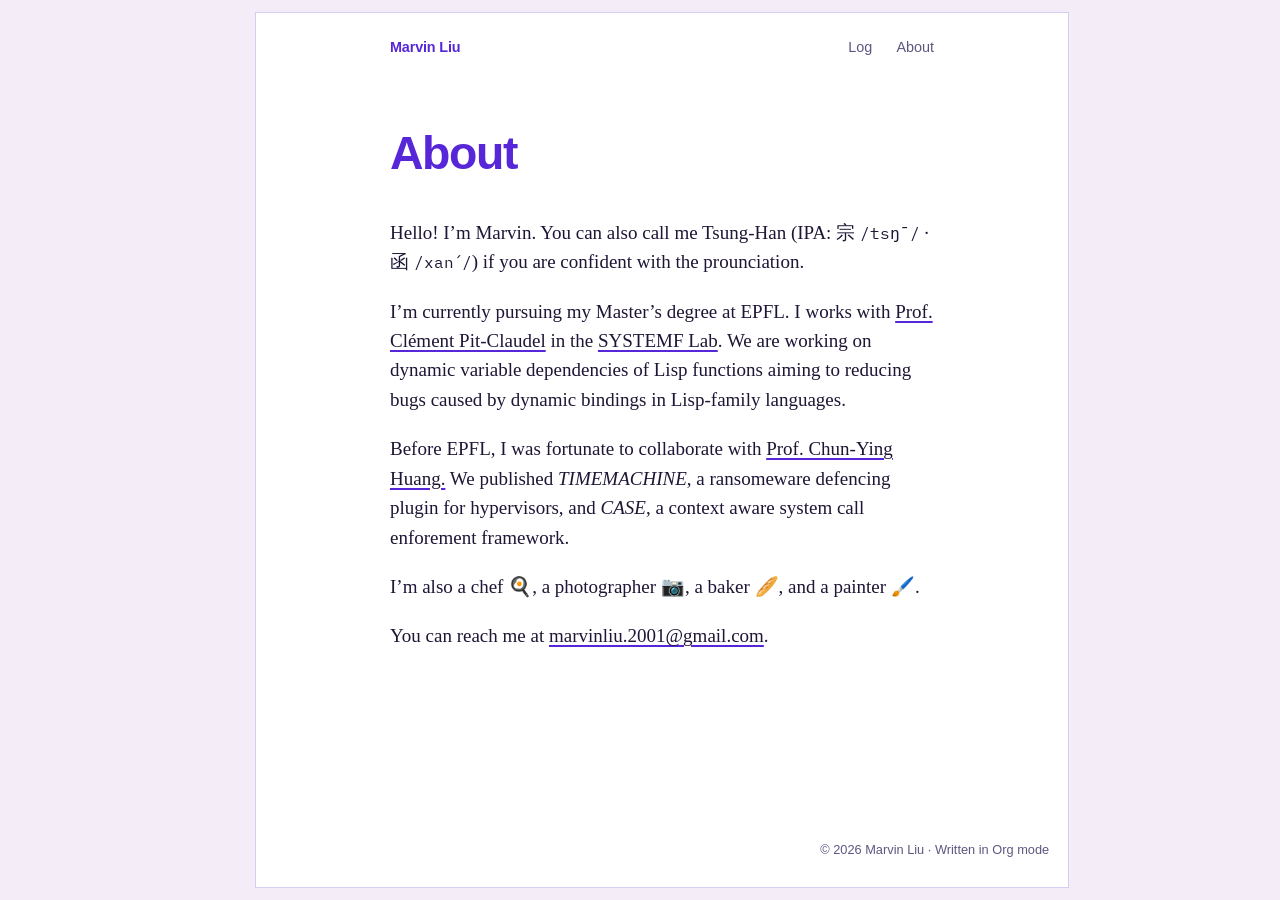
==== about.html @ dce6a1bc "add exported html to gh-pages" ====
<!DOCTYPE html>
<html lang="en">
<head>
<meta charset="utf-8" />
<meta name="viewport" content="width=device-width, initial-scale=1" />
<title>About</title>
<meta name="generator" content="Org Mode" />
<link rel="stylesheet" href="css/style.css" type="text/css">
<link rel="icon" href="img/favicon.ico" sizes="24x24">
</head>
<body>
<header id="preamble" class="status">
<nav class="site-nav">
  <a class="site-name" href="index.html">Marvin Liu</a>
  <span class="site-links"><a href="index.html">Log</a><a href="about.html">About</a></span>
</nav>
</header>
<main id="content" class="content">
<header>
<h1 class="title">About</h1>
</header><p>
Hello! I&rsquo;m Marvin. You can also call me Tsung-Han (IPA: 宗 <code>/tsŋˉ/</code> · 函 <code>/xanˊ/</code>) if you are confident with the prounciation.
</p>

<p>
I&rsquo;m currently pursuing my Master&rsquo;s degree at EPFL. I works with <a href="https://pit-claudel.fr/clement/">Prof. Clément Pit-Claudel</a> in the <a href="https://systemf.epfl.ch/">SYSTEMF Lab</a>. We are working on dynamic variable dependencies of Lisp functions aiming to reducing bugs caused by dynamic bindings in Lisp-family languages.
</p>

<p>
Before EPFL, I was fortunate to collaborate with <a href="https://cs.nycu.edu.tw/~chuang">Prof. Chun-Ying Huang.</a> We published <i>TIMEMACHINE</i>, a ransomeware defencing plugin for hypervisors, and <i>CASE</i>, a context aware system call enforement framework.
</p>

<p>
I&rsquo;m also a chef 🍳, a photographer 📷, a baker 🥖, and a painter 🖌️. 
</p>

<p>
You can reach me at <a href="mailto:marvinliu.2001@gmail.com">marvinliu.2001@gmail.com</a>.
</p>
</main>
<footer id="postamble" class="status">
<p class="colophon">© 2026 Marvin Liu · Written in <a href="https://orgmode.org">Org mode</a></p>
</footer>
</body>
</html>
---- css/style.css ----
/* Research log — a white sheet on lavender.
   A hairline border frames the page, with a wider binding margin on the
   left that shows the lavender through. The text column sits toward the
   left of the sheet. Violet is the one strong colour: titles, links,
   section numbers. Schibsted Grotesk for titles and labels, Newsreader
   for reading and for post titles in the list; IBM Plex Mono for code.
   Targets the HTML emitted by ox-html 9.7 with html5-fancy on.        */

/* ---------- Fonts (self-hosted, latin subsets, variable) ---------- */

@font-face {
  font-family: "Newsreader";
  font-style: normal;
  font-weight: 200 800;
  font-display: swap;
  src: url("../fonts/Newsreader.woff2") format("woff2");
}
@font-face {
  font-family: "Newsreader";
  font-style: italic;
  font-weight: 200 800;
  font-display: swap;
  src: url("../fonts/Newsreader-Italic.woff2") format("woff2");
}
@font-face {
  font-family: "Schibsted Grotesk";
  font-style: normal;
  font-weight: 400 900;
  font-display: swap;
  src: url("../fonts/SchibstedGrotesk.woff2") format("woff2");
}
@font-face {
  font-family: "IBM Plex Mono";
  font-style: normal;
  font-weight: 400;
  font-display: swap;
  src: url("../fonts/IBMPlexMono-Regular.woff2") format("woff2");
}
@font-face {
  font-family: "IBM Plex Mono";
  font-style: normal;
  font-weight: 500;
  font-display: swap;
  src: url("../fonts/IBMPlexMono-Medium.woff2") format("woff2");
}

/* ---------- Tokens ---------- */

:root {
  --lavender: #f4edf7;  /* the ground, and the binding margin */
  --sheet:    #ffffff;
  --violet:   #5626d8;  /* the one strong colour */
  --ink:      #1f1636;  /* violet-black, not grey */
  --ink-2:    #5f5680;
  --ink-3:    #a49bc4;
  --rule:     #d6cdf2;
  --code-bg:  #f3effd;

  --sans:  "Schibsted Grotesk", "Helvetica Neue", Arial, sans-serif;
  --serif: "Newsreader", Charter, Georgia, "Noto Serif TC", "Songti TC", serif;
  --mono:  "IBM Plex Mono", ui-monospace, Menlo, monospace;

  --measure: 34rem;
  --binding: 3.5rem;    /* left border inset: the binding margin */
  --edge:    0.75rem;   /* border inset on the other three sides */
  --offset:  clamp(0rem, 9vw, 7.5rem);  /* text column, measured from the binding */
  --gutter:  1.25rem;

}
@media (prefers-color-scheme: dark) {
  :root {
    --lavender: #150f26;
    --sheet:    #1d1633;
    --violet:   #b49cff;
    --ink:      #eee9ff;
    --ink-2:    #aaa0cc;
    --ink-3:    #6d6490;
    --rule:     #342a55;
    --code-bg:  #251d40;
  }
}

/* ---------- Sheet ---------- */

html { background: var(--lavender); -webkit-text-size-adjust: 100%; }

body {
  /* The sheet is as wide as the text plus an equal margin either side of
     it, and sits centred on the lavender on wide screens. */
  max-width: calc(var(--binding) + 2 * var(--gutter) + 2 * var(--offset) + var(--measure) + var(--edge));
  margin: 0 auto;
  padding: 0 calc(var(--edge) + var(--gutter)) 0 calc(var(--binding) + var(--gutter));
  background: var(--lavender);
  color: var(--ink);
  font-family: var(--serif);
  font-size: 1.1875rem;
  line-height: 1.55;
  isolation: isolate;
  font-optical-sizing: auto;
  font-variant-numeric: lining-nums proportional-nums;
  -webkit-font-smoothing: antialiased;
  position: relative;
  min-height: 100vh;
  display: flex;               /* footer sits at the foot of the sheet */
  flex-direction: column;
  box-sizing: border-box;
  padding-bottom: calc(var(--edge) + 0.1px);
}
body::before {                 /* the sheet border, the full length of the page */
  content: "";
  position: absolute;
  inset: var(--edge) var(--edge) var(--edge) var(--binding);
  border: 1px solid var(--rule);
  background: var(--sheet);
  z-index: -1;
  pointer-events: none;
}


#preamble, #content {
  width: min(var(--measure), 100% - var(--offset));
  margin-left: var(--offset);
}
#postamble { margin-left: var(--offset); }

a {
  color: inherit;
  text-decoration: underline 1.5px var(--violet);
  text-underline-offset: 0.18em;
}
a:hover { color: var(--violet); }

p { margin: 0 0 1.25rem; }
strong, b { font-weight: 600; }
hr { border: 0; border-top: 1px solid var(--rule); margin: 3rem 0; }
sup, sub { line-height: 0; font-size: 0.72em; }
::selection { background: var(--lavender); }

/* ---------- Nav ---------- */

.site-nav {
  display: flex;
  justify-content: space-between;
  align-items: baseline;
  padding-top: 2.25rem;
  font-family: var(--sans);
  font-size: 0.9rem;
  font-weight: 500;
  color: var(--ink-2);
}
.site-nav a { text-decoration: none; }
.site-nav a:hover { color: var(--violet); }
.site-name { color: var(--violet); font-weight: 800; letter-spacing: -0.01em; }
.site-links a { margin-left: 1.5rem; }

/* ---------- Title block ---------- */

#content { flex: 1; margin-top: 4.5rem; }

.dateline {
  margin: 5rem 0 0.6rem;
  font-family: var(--sans);
  font-size: 0.85rem;
  font-weight: 500;
  color: var(--ink-2);
  font-variant-numeric: tabular-nums;
}
#preamble:has(.dateline) + #content { margin-top: 0; }

h1.title {
  margin: 0 0 2.5rem;
  font-family: var(--sans);
  font-size: 2.9rem;
  font-weight: 800;
  line-height: 1.02;
  letter-spacing: -0.03em;
  color: var(--violet);
  text-wrap: balance;
}
.subtitle {
  display: block;
  margin-top: 0.6rem;
  font-size: 1.1rem;
  font-family: var(--serif);
  font-style: italic;
  font-weight: 400;
  letter-spacing: 0;
  color: var(--ink-2);
}

/* ---------- Home ---------- */

.lede {
  font-size: 1.3rem;
  line-height: 1.45;
  margin-bottom: 3rem;
  text-wrap: pretty;
}

ul.entries { list-style: none; margin: 0; padding: 0; }
ul.entries li {
  display: grid;
  grid-template-columns: 6.25rem 1fr;
  column-gap: 1rem;
  margin: 0;
  padding: 0.55rem 0;
}
ul.entries > li::before { content: none; }
ul.entries time {
  padding-top: 0.55em;
  font-family: var(--sans);
  font-size: 0.8rem;
  font-weight: 500;
  color: var(--ink-3);
  font-variant-numeric: tabular-nums;
}
ul.entries a { font-family: var(--serif); font-size: 1.3rem; font-weight: 500; line-height: 1.3; text-decoration: none; }
ul.entries a:hover { color: var(--violet); }
ul.entries .entry-desc {
  grid-column: 2;
  font-size: 0.98rem;
  line-height: 1.5;
  color: var(--ink-2);
}

/* ---------- Headings ---------- */

h2, h3, h4, h5, h6 { font-family: var(--sans); line-height: 1.2; letter-spacing: -0.01em; text-wrap: balance; }
h2 { font-size: 1.35rem; font-weight: 800; margin: 3rem 0 1rem; }
h3 { font-size: 1.1rem; font-weight: 700; margin: 2.25rem 0 0.75rem; }
h4 { font-size: 1rem;   font-weight: 600; color: var(--ink-2); margin: 1.75rem 0 0.5rem; }
h5, h6 { font-size: 1rem; margin: 1.5rem 0 0.5rem; }
#content > header + section > h2 { margin-top: 0; }

/* Section numbers hang in the margin on wide sheets, like detail numbers. */
#content { counter-reset: sec; }
#content > section > h2 { counter-increment: sec; position: relative; }
@media (min-width: 62rem) {
  #content > section > h2::before {
    content: counter(sec);
    position: absolute;
    right: 100%;
    margin-right: 1.25rem;
    font-weight: 800;
    color: var(--violet);
    font-variant-numeric: tabular-nums;
  }
}

/* ---------- Table of contents ---------- */

#table-of-contents { margin: 0 0 3rem; font-size: 0.98rem; }
#table-of-contents h2 { margin: 0 0 0.5rem; font-size: 0.85rem; font-weight: 600; color: var(--ink-2); }
#text-table-of-contents ul { list-style: none; margin: 0; padding: 0; }
#text-table-of-contents ul ul { padding-left: 1.25rem; }
#text-table-of-contents li { margin: 0.15rem 0; }
#text-table-of-contents a { text-decoration: none; }
#text-table-of-contents a:hover { text-decoration: underline; }

/* ---------- Lists ---------- */

ul, ol { margin: 0 0 1.25rem; padding-left: 1.4rem; }
li { margin-bottom: 0.35rem; }
li > p { margin-bottom: 0.5rem; }
li > ul, li > ol { margin-top: 0.35rem; margin-bottom: 0; }
ol li::marker { color: var(--violet); font-family: var(--sans); font-weight: 700; font-variant-numeric: tabular-nums; }
dt { font-weight: 600; }
dd { margin: 0.2rem 0 0.8rem 1.4rem; }
.org-ul { list-style: none; }
.org-ul > li::before {
  content: "–";
  display: inline-block;
  width: 1.4rem;
  margin-left: -1.4rem;
  color: var(--violet);
}

/* ---------- Figures ---------- */

figure { margin: 2.5rem 0; }
figure img { display: block; max-width: 100%; height: auto; margin: 0 auto; }
@media (prefers-color-scheme: dark) {
  figure img { filter: invert(0.88) hue-rotate(180deg); }  /* plots are drawn for paper */
}
figcaption, caption {
  margin-top: 0.75rem;
  font-size: 0.88rem;
  font-style: italic;
  line-height: 1.5;
  color: var(--ink-2);
  text-align: left;
}
.figure-number, .table-number { font-family: var(--sans); font-style: normal; font-weight: 700; color: var(--violet); }

/* ---------- Tables ---------- */

table {
  width: 100%;
  margin: 2rem 0;
  border-collapse: collapse;
  border-top: 2px solid var(--violet);
  border-bottom: 1px solid var(--violet);
  font-size: 0.95rem;
  line-height: 1.4;
  font-variant-numeric: tabular-nums;
}
caption { caption-side: top; margin: 0 0 0.6rem; }
thead { border-bottom: 1px solid var(--rule); }
th { font-family: var(--sans); font-size: 0.85rem; font-weight: 700; }
th, td { padding: 0.5rem 1rem 0.5rem 0; vertical-align: top; }
th:last-child, td:last-child { padding-right: 0; }
.org-left { text-align: left; } .org-right { text-align: right; } .org-center { text-align: center; }
tbody + tbody { border-top: 1px solid var(--rule); }

/* ---------- Code ---------- */

code, kbd, samp, pre { font-family: var(--mono); }
code { font-size: 0.86em; }
pre {
  margin: 0;
  padding: 1rem 1.25rem;
  background: var(--code-bg);
  font-size: 0.8125rem;
  line-height: 1.6;
  overflow-x: auto;
  tab-size: 4;
}
.org-src-container, pre.example { margin: 1.75rem 0; }
label.org-src-name { display: block; margin-bottom: 0.4rem; font-size: 0.88rem; font-style: italic; color: var(--ink-2); }
.org-keyword, .org-builtin, .org-function-name { color: var(--violet); font-weight: 500; }
.org-string, .org-doc { color: var(--ink-2); }
.org-comment, .org-comment-delimiter { color: var(--ink-3); font-style: italic; }
.org-variable-name, .org-type, .org-constant, .org-preprocessor { color: var(--ink); font-weight: 500; }
.org-warning, .org-negation-char { color: var(--violet); font-weight: 600; }

/* ---------- Quotes ---------- */

blockquote {
  margin: 2rem 0;
  padding: 0 0 0 1.25rem;
  border-left: 3px solid var(--violet);
  font-size: 1.25rem;
  font-style: italic;
  line-height: 1.45;
}
blockquote p:last-child { margin-bottom: 0; }
.verse { white-space: pre-line; }

mjx-container[display="true"] { margin: 1.5rem 0 !important; overflow-x: auto; overflow-y: hidden; }

/* ---------- Footnotes: a short rule, as in a book ---------- */

.footref { text-decoration: none; font-family: var(--sans); font-weight: 700; color: var(--violet); }
#footnotes {
  margin-top: 4rem;
  font-size: 0.92rem;
  line-height: 1.55;
  color: var(--ink-2);
}
#footnotes::before {
  content: "";
  display: block;
  width: 5rem;
  margin-bottom: 1.25rem;
  border-top: 2px solid var(--violet);
}
#footnotes h2.footnotes { display: none; }
.footdef { display: flex; gap: 0.6rem; margin-bottom: 0.75rem; }
.footdef > sup { line-height: 1.55; font-size: 0.8rem; flex: 0 0 1rem; }
.footdef .footpara { display: inline; margin: 0; }

/* ---------- Footer: bottom right of the sheet ---------- */

#postamble {
  margin-top: 6rem;
  padding-bottom: 1.75rem;
  text-align: right;
}
.colophon { margin: 0; font-family: var(--sans); font-size: 0.8rem; color: var(--ink-2); }
.colophon a { text-decoration: none; }
.colophon a:hover { color: var(--violet); }

/* ---------- Small screens: a narrower border, text centred on the sheet ---------- */

@media (max-width: 44rem) {
  :root { --binding: 0.5rem; --edge: 0.5rem; --offset: 0rem; --gutter: 1rem; }
  #preamble, #content { margin-right: auto; margin-left: auto; }
  body { font-size: 1.125rem; }
  h1.title { font-size: 2.3rem; }
  .dateline { margin-top: 3.5rem; }
  #content { margin-top: 3rem; }
  .lede { font-size: 1.15rem; }
  ul.entries li { grid-template-columns: 1fr; row-gap: 0.05rem; padding: 0.7rem 0; }
  ul.entries .entry-desc { grid-column: 1; }
  #postamble { text-align: left; }
}

/* Schibsted Grotesk spaces out full stops in tabular figures; keep those for digits in cells only. */
caption, th { font-variant-numeric: normal; }
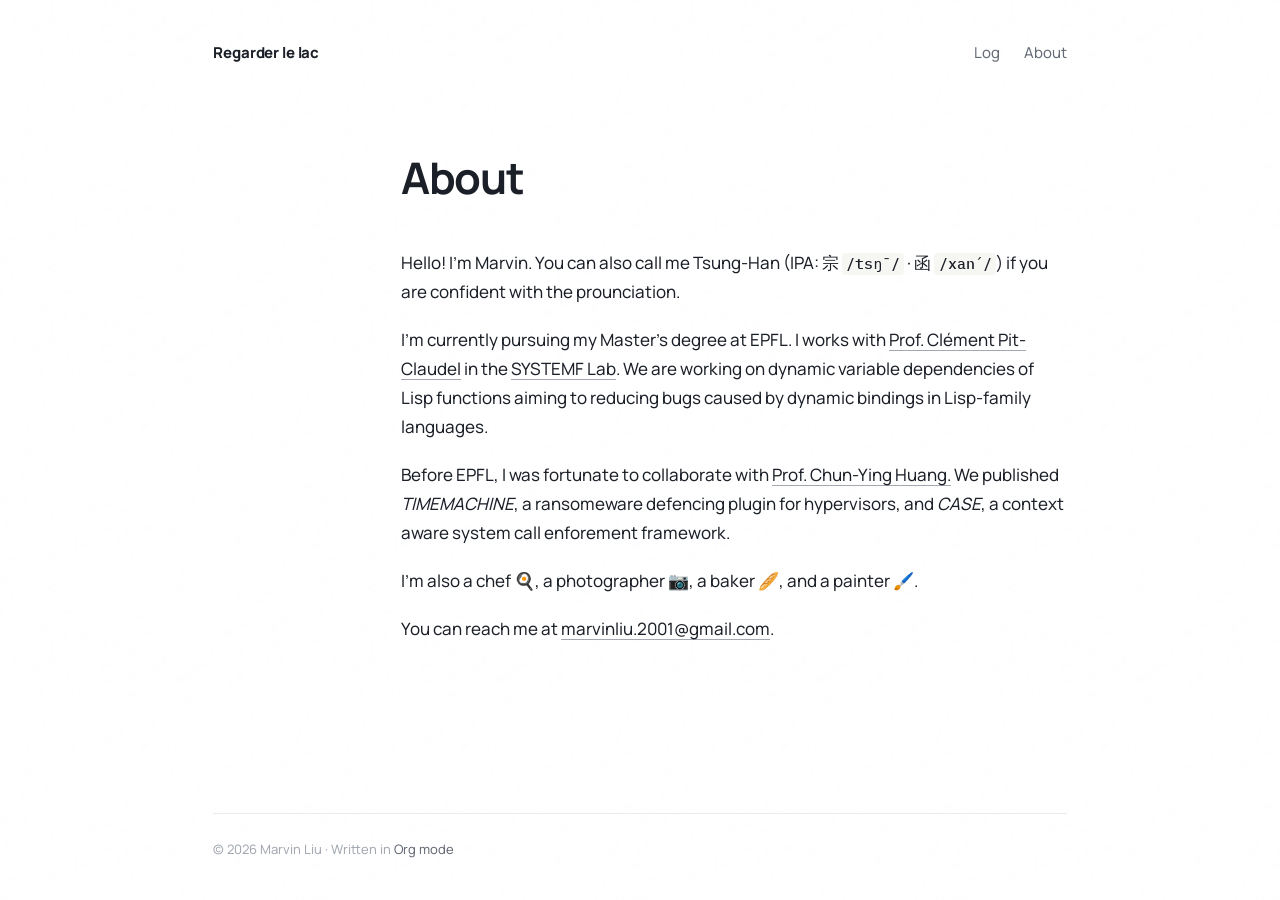
==== commit 0000d03e: "refactor the style" ====
--- a/about.html
+++ b/about.html
@@ -11,7 +11,7 @@
 <body>
 <header id="preamble" class="status">
 <nav class="site-nav">
-  <a class="site-name" href="index.html">Marvin Liu</a>
+  <a class="site-name" href="index.html">Regarder le lac</a>
   <span class="site-links"><a href="index.html">Log</a><a href="about.html">About</a></span>
 </nav>
 </header>
--- a/css/style.css
+++ b/css/style.css
@@ -1,33 +1,20 @@
-/* Research log — a white sheet on lavender.
-   A hairline border frames the page, with a wider binding margin on the
-   left that shows the lavender through. The text column sits toward the
-   left of the sheet. Violet is the one strong colour: titles, links,
-   section numbers. Schibsted Grotesk for titles and labels, Newsreader
-   for reading and for post titles in the list; IBM Plex Mono for code.
-   Targets the HTML emitted by ox-html 9.7 with html5-fancy on.        */
+/* Research log — white watercolour paper, set in Manrope.
+   The page is a sheet of cold-pressed paper: white, with a faint tooth
+   drawn by an SVG light filter. On a desktop the column takes two
+   thirds of the window: a narrow rail on the left for dates and
+   section numbers, the text to its right. One ink colour
+   (ultramarine); the only other watercolour touch is a dry brushstroke
+   as a rule.
+   Targets ox-html 9.7 with html5-fancy on.                            */
 
 /* ---------- Fonts (self-hosted, latin subsets, variable) ---------- */
 
 @font-face {
-  font-family: "Newsreader";
+  font-family: "Manrope";
   font-style: normal;
   font-weight: 200 800;
   font-display: swap;
-  src: url("../fonts/Newsreader.woff2") format("woff2");
-}
-@font-face {
-  font-family: "Newsreader";
-  font-style: italic;
-  font-weight: 200 800;
-  font-display: swap;
-  src: url("../fonts/Newsreader-Italic.woff2") format("woff2");
-}
-@font-face {
-  font-family: "Schibsted Grotesk";
-  font-style: normal;
-  font-weight: 400 900;
-  font-display: swap;
-  src: url("../fonts/SchibstedGrotesk.woff2") format("woff2");
+  src: url("../fonts/Manrope.woff2") format("woff2");
 }
 @font-face {
   font-family: "IBM Plex Mono";
@@ -47,94 +34,93 @@
 /* ---------- Tokens ---------- */
 
 :root {
-  --lavender: #f4edf7;  /* the ground, and the binding margin */
-  --sheet:    #ffffff;
-  --violet:   #5626d8;  /* the one strong colour */
-  --ink:      #1f1636;  /* violet-black, not grey */
-  --ink-2:    #5f5680;
-  --ink-3:    #a49bc4;
-  --rule:     #d6cdf2;
-  --code-bg:  #f3effd;
-
-  --sans:  "Schibsted Grotesk", "Helvetica Neue", Arial, sans-serif;
-  --serif: "Newsreader", Charter, Georgia, "Noto Serif TC", "Songti TC", serif;
-  --mono:  "IBM Plex Mono", ui-monospace, Menlo, monospace;
-
-  --measure: 34rem;
-  --binding: 3.5rem;    /* left border inset: the binding margin */
-  --edge:    0.75rem;   /* border inset on the other three sides */
-  --offset:  clamp(0rem, 9vw, 7.5rem);  /* text column, measured from the binding */
+  color-scheme: light;
+
+  --paper:  #ffffff;
+  --ink:    #1b1f27;
+  --ink-2:  #636975;
+  --ink-3:  #a2a7b0;
+  --rule:   #ebebe8;
+  --tint:   #f6f6f3;   /* code and tables */
+
+  --accent: #2c4f93;   /* ultramarine */
+
+  --sans: "Manrope", system-ui, -apple-system, "Segoe UI", "Noto Sans TC", "PingFang TC", sans-serif;
+  --mono: "IBM Plex Mono", ui-monospace, Menlo, monospace;
+
+  --column:  100%;     /* share of the window the page takes */
+  --rail:    0rem;     /* left rail for dates and numbers */
+  --measure: 44rem;    /* longest line of running text */
   --gutter:  1.25rem;
-
-}
-@media (prefers-color-scheme: dark) {
-  :root {
-    --lavender: #150f26;
-    --sheet:    #1d1633;
-    --violet:   #b49cff;
-    --ink:      #eee9ff;
-    --ink-2:    #aaa0cc;
-    --ink-3:    #6d6490;
-    --rule:     #342a55;
-    --code-bg:  #251d40;
-  }
-}
-
-/* ---------- Sheet ---------- */
-
-html { background: var(--lavender); -webkit-text-size-adjust: 100%; }
+  --radius:  0.375rem;
+
+  /* Paper tooth: fractal noise lit from the upper left, kept close to white. */
+  --grain: url("data:image/svg+xml,%3Csvg xmlns='http://www.w3.org/2000/svg' width='320' height='320'%3E%3Cfilter id='g'%3E%3CfeTurbulence type='fractalNoise' baseFrequency='.075' numOctaves='4' seed='4' stitchTiles='stitch'/%3E%3CfeDiffuseLighting surfaceScale='1.3' lighting-color='%23fff'%3E%3CfeDistantLight azimuth='225' elevation='52'/%3E%3C/feDiffuseLighting%3E%3CfeComponentTransfer%3E%3CfeFuncR type='linear' slope='.07' intercept='.945'/%3E%3CfeFuncG type='linear' slope='.07' intercept='.945'/%3E%3CfeFuncB type='linear' slope='.07' intercept='.945'/%3E%3C/feComponentTransfer%3E%3C/filter%3E%3Crect width='320' height='320' filter='url(%23g)'/%3E%3C/svg%3E");
+
+
+  /* A dry brushstroke: a ragged band, broken up where the brush skipped. */
+  --stroke: url("data:image/svg+xml,%3Csvg xmlns='http://www.w3.org/2000/svg' viewBox='0 0 400 24' preserveAspectRatio='none'%3E%3Cfilter id='d' x='-5%25' y='-80%25' width='110%25' height='260%25'%3E%3CfeTurbulence type='fractalNoise' baseFrequency='.02 .3' numOctaves='3' seed='8' result='n'/%3E%3CfeDisplacementMap in='SourceGraphic' in2='n' scale='9' xChannelSelector='R' yChannelSelector='G' result='b'/%3E%3CfeTurbulence type='fractalNoise' baseFrequency='.03 .9' numOctaves='2' seed='2' result='h'/%3E%3CfeColorMatrix in='h' type='matrix' values='0 0 0 0 1 0 0 0 0 1 0 0 0 0 1 0 0 0 -3 2.3'/%3E%3CfeComposite in='b' operator='in'/%3E%3C/filter%3E%3Cpath d='M6 13 C 90 9, 200 15, 394 10 L 392 15 C 220 19, 100 14, 8 17 Z' fill='%23fff' filter='url(%23d)'/%3E%3C/svg%3E");
+}
+
+@media (min-width: 64rem) {
+  :root { --column: 66.667vw; --rail: calc(var(--column) * 0.22); --gutter: 0rem; }
+}
+
+/* ---------- Page ---------- */
+
+html {
+  background: var(--grain), var(--paper);
+  background-blend-mode: multiply, normal;
+  -webkit-text-size-adjust: 100%;
+}
 
 body {
-  /* The sheet is as wide as the text plus an equal margin either side of
-     it, and sits centred on the lavender on wide screens. */
-  max-width: calc(var(--binding) + 2 * var(--gutter) + 2 * var(--offset) + var(--measure) + var(--edge));
+  width: var(--column);
+  max-width: 100%;
+  min-height: 100vh;
   margin: 0 auto;
-  padding: 0 calc(var(--edge) + var(--gutter)) 0 calc(var(--binding) + var(--gutter));
-  background: var(--lavender);
+  padding: 0 var(--gutter);
+  box-sizing: border-box;
+  display: flex;
+  flex-direction: column;
   color: var(--ink);
-  font-family: var(--serif);
-  font-size: 1.1875rem;
-  line-height: 1.55;
-  isolation: isolate;
-  font-optical-sizing: auto;
-  font-variant-numeric: lining-nums proportional-nums;
+  font-family: var(--sans);
+  font-size: 1.0625rem;
+  font-weight: 440;
+  line-height: 1.7;
   -webkit-font-smoothing: antialiased;
-  position: relative;
-  min-height: 100vh;
-  display: flex;               /* footer sits at the foot of the sheet */
-  flex-direction: column;
-  box-sizing: border-box;
-  padding-bottom: calc(var(--edge) + 0.1px);
-}
-body::before {                 /* the sheet border, the full length of the page */
-  content: "";
-  position: absolute;
-  inset: var(--edge) var(--edge) var(--edge) var(--binding);
-  border: 1px solid var(--rule);
-  background: var(--sheet);
-  z-index: -1;
-  pointer-events: none;
-}
-
-
-#preamble, #content {
-  width: min(var(--measure), 100% - var(--offset));
-  margin-left: var(--offset);
-}
-#postamble { margin-left: var(--offset); }
+  font-variant-numeric: proportional-nums;
+}
+
+/* Everything but the nav sits right of the rail. */
+#content, #postamble, .dateline { margin-left: var(--rail); }
+#content { flex: 1; position: relative; }
+#content > * { max-width: var(--measure); }
+#content > section > *, #content section section > * { max-width: var(--measure); }
 
 a {
   color: inherit;
-  text-decoration: underline 1.5px var(--violet);
-  text-underline-offset: 0.18em;
-}
-a:hover { color: var(--violet); }
-
-p { margin: 0 0 1.25rem; }
-strong, b { font-weight: 600; }
-hr { border: 0; border-top: 1px solid var(--rule); margin: 3rem 0; }
+  text-decoration: underline 1px var(--ink-3);
+  text-underline-offset: 0.22em;
+  transition: color 0.15s, text-decoration-color 0.15s;
+}
+a:hover { color: var(--accent); text-decoration-color: var(--accent); }
+
+p { margin: 0 0 1.2rem; }
+strong, b { font-weight: 700; }
 sup, sub { line-height: 0; font-size: 0.72em; }
-::selection { background: var(--lavender); }
+::selection { background: color-mix(in srgb, var(--accent) 18%, transparent); }
+
+hr {                           /* a dry brushstroke */
+  border: 0;
+  height: 0.55rem;
+  width: 7rem;
+  margin: 3rem 0;
+  background: var(--accent);
+  opacity: 0.55;
+  -webkit-mask: var(--stroke) center / 100% 100% no-repeat;
+          mask: var(--stroke) center / 100% 100% no-repeat;
+}
 
 /* ---------- Nav ---------- */
 
@@ -142,258 +128,253 @@
   display: flex;
   justify-content: space-between;
   align-items: baseline;
-  padding-top: 2.25rem;
-  font-family: var(--sans);
-  font-size: 0.9rem;
-  font-weight: 500;
+  padding: 2.5rem 0 0;
+  font-size: 0.9375rem;
   color: var(--ink-2);
 }
 .site-nav a { text-decoration: none; }
-.site-nav a:hover { color: var(--violet); }
-.site-name { color: var(--violet); font-weight: 800; letter-spacing: -0.01em; }
+.site-name {
+  font-weight: 750;
+  letter-spacing: -0.01em;
+  color: var(--ink);
+}
 .site-links a { margin-left: 1.5rem; }
 
 /* ---------- Title block ---------- */
 
-#content { flex: 1; margin-top: 4.5rem; }
-
-.dateline {
-  margin: 5rem 0 0.6rem;
-  font-family: var(--sans);
-  font-size: 0.85rem;
-  font-weight: 500;
+#content { margin-top: 5.5rem; }
+.dateline { margin-top: 5.5rem; margin-bottom: 0.9rem; }
+.dateline time, ul.entries time {
+  font-size: 0.8125rem;
+  font-weight: 600;
+  letter-spacing: 0.04em;
   color: var(--ink-2);
   font-variant-numeric: tabular-nums;
 }
 #preamble:has(.dateline) + #content { margin-top: 0; }
 
 h1.title {
-  margin: 0 0 2.5rem;
-  font-family: var(--sans);
-  font-size: 2.9rem;
-  font-weight: 800;
-  line-height: 1.02;
+  margin: 0 0 3rem;
+  font-size: clamp(2.1rem, 3.4vw, 3.25rem);
+  font-weight: 700;
+  line-height: 1.1;
   letter-spacing: -0.03em;
-  color: var(--violet);
   text-wrap: balance;
 }
 .subtitle {
   display: block;
-  margin-top: 0.6rem;
-  font-size: 1.1rem;
-  font-family: var(--serif);
-  font-style: italic;
-  font-weight: 400;
-  letter-spacing: 0;
+  margin-top: 0.75rem;
+  font-size: 1.15rem;
+  font-weight: 450;
+  letter-spacing: -0.005em;
   color: var(--ink-2);
 }
 
 /* ---------- Home ---------- */
 
 .lede {
-  font-size: 1.3rem;
-  line-height: 1.45;
-  margin-bottom: 3rem;
+  font-size: 1.375rem;
+  font-weight: 500;
+  line-height: 1.5;
+  letter-spacing: -0.012em;
+  margin-bottom: 4rem;
   text-wrap: pretty;
 }
 
-ul.entries { list-style: none; margin: 0; padding: 0; }
+ul.entries { list-style: none; margin: 0; padding: 0; position: relative; }
+#content > ul.entries { max-width: none; }
 ul.entries li {
   display: grid;
-  grid-template-columns: 6.25rem 1fr;
-  column-gap: 1rem;
+  grid-template-columns: 1fr;
   margin: 0;
-  padding: 0.55rem 0;
-}
+  padding: 1.25rem 0;
+  border-top: 1px solid var(--rule);
+}
+ul.entries li:last-child { border-bottom: 1px solid var(--rule); }
 ul.entries > li::before { content: none; }
-ul.entries time {
-  padding-top: 0.55em;
-  font-family: var(--sans);
-  font-size: 0.8rem;
-  font-weight: 500;
-  color: var(--ink-3);
-  font-variant-numeric: tabular-nums;
-}
-ul.entries a { font-family: var(--serif); font-size: 1.3rem; font-weight: 500; line-height: 1.3; text-decoration: none; }
-ul.entries a:hover { color: var(--violet); }
+ul.entries time { line-height: 1.9rem; }
+ul.entries a {
+  font-size: 1.25rem;
+  font-weight: 650;
+  line-height: 1.35;
+  letter-spacing: -0.015em;
+  text-decoration: none;
+}
 ul.entries .entry-desc {
-  grid-column: 2;
-  font-size: 0.98rem;
-  line-height: 1.5;
+  margin-top: 0.25rem;
+  font-size: 0.9688rem;
   color: var(--ink-2);
 }
 
 /* ---------- Headings ---------- */
 
-h2, h3, h4, h5, h6 { font-family: var(--sans); line-height: 1.2; letter-spacing: -0.01em; text-wrap: balance; }
-h2 { font-size: 1.35rem; font-weight: 800; margin: 3rem 0 1rem; }
-h3 { font-size: 1.1rem; font-weight: 700; margin: 2.25rem 0 0.75rem; }
-h4 { font-size: 1rem;   font-weight: 600; color: var(--ink-2); margin: 1.75rem 0 0.5rem; }
+h2, h3, h4, h5, h6 {
+  font-weight: 700;
+  line-height: 1.25;
+  letter-spacing: -0.015em;
+  text-wrap: balance;
+}
+h2 { font-size: 1.5rem; margin: 3.5rem 0 1rem; letter-spacing: -0.022em; }
+h3 { font-size: 1.1875rem; margin: 2.25rem 0 0.7rem; }
+h4 { font-size: 1rem; font-weight: 650; color: var(--ink-2); margin: 1.75rem 0 0.5rem; }
 h5, h6 { font-size: 1rem; margin: 1.5rem 0 0.5rem; }
 #content > header + section > h2 { margin-top: 0; }
 
-/* Section numbers hang in the margin on wide sheets, like detail numbers. */
+/* Section numbers sit in the rail. */
 #content { counter-reset: sec; }
 #content > section > h2 { counter-increment: sec; position: relative; }
-@media (min-width: 62rem) {
-  #content > section > h2::before {
-    content: counter(sec);
-    position: absolute;
-    right: 100%;
-    margin-right: 1.25rem;
-    font-weight: 800;
-    color: var(--violet);
-    font-variant-numeric: tabular-nums;
-  }
+#content > section > h2::before {
+  content: counter(sec, decimal-leading-zero);
+  margin-right: 0.75rem;
+  font-size: 0.8125rem;
+  font-weight: 600;
+  letter-spacing: 0.04em;
+  color: var(--accent);
+  vertical-align: 0.2em;
+  font-variant-numeric: tabular-nums;
 }
 
 /* ---------- Table of contents ---------- */
 
-#table-of-contents { margin: 0 0 3rem; font-size: 0.98rem; }
-#table-of-contents h2 { margin: 0 0 0.5rem; font-size: 0.85rem; font-weight: 600; color: var(--ink-2); }
+#table-of-contents { margin: 0 0 3rem; font-size: 0.9375rem; }
+#table-of-contents h2 { margin: 0 0 0.5rem; font-size: 0.8125rem; font-weight: 600; letter-spacing: 0.04em; text-transform: uppercase; color: var(--ink-2); }
+#table-of-contents h2::before { content: none; }
 #text-table-of-contents ul { list-style: none; margin: 0; padding: 0; }
-#text-table-of-contents ul ul { padding-left: 1.25rem; }
-#text-table-of-contents li { margin: 0.15rem 0; }
+#text-table-of-contents ul ul { padding-left: 1rem; }
+#text-table-of-contents li { margin: 0.2rem 0; }
 #text-table-of-contents a { text-decoration: none; }
-#text-table-of-contents a:hover { text-decoration: underline; }
 
 /* ---------- Lists ---------- */
 
-ul, ol { margin: 0 0 1.25rem; padding-left: 1.4rem; }
+ul, ol { margin: 0 0 1.2rem; padding-left: 1.3rem; }
 li { margin-bottom: 0.35rem; }
 li > p { margin-bottom: 0.5rem; }
 li > ul, li > ol { margin-top: 0.35rem; margin-bottom: 0; }
-ol li::marker { color: var(--violet); font-family: var(--sans); font-weight: 700; font-variant-numeric: tabular-nums; }
-dt { font-weight: 600; }
-dd { margin: 0.2rem 0 0.8rem 1.4rem; }
-.org-ul { list-style: none; }
-.org-ul > li::before {
-  content: "–";
-  display: inline-block;
-  width: 1.4rem;
-  margin-left: -1.4rem;
-  color: var(--violet);
-}
-
-/* ---------- Figures ---------- */
-
-figure { margin: 2.5rem 0; }
-figure img { display: block; max-width: 100%; height: auto; margin: 0 auto; }
-@media (prefers-color-scheme: dark) {
-  figure img { filter: invert(0.88) hue-rotate(180deg); }  /* plots are drawn for paper */
-}
+li::marker { color: var(--ink-3); }
+ol > li::marker { font-weight: 600; font-variant-numeric: tabular-nums; }
+dt { font-weight: 700; }
+dd { margin: 0.2rem 0 0.8rem 1.3rem; }
+
+/* ---------- Figures, tables and code ---------- */
+
+figure { margin: 2.75rem 0; }
+figure img { display: block; max-width: 100%; height: auto; }
 figcaption, caption {
   margin-top: 0.75rem;
-  font-size: 0.88rem;
-  font-style: italic;
-  line-height: 1.5;
+  font-size: 0.875rem;
+  line-height: 1.55;
   color: var(--ink-2);
   text-align: left;
 }
-.figure-number, .table-number { font-family: var(--sans); font-style: normal; font-weight: 700; color: var(--violet); }
-
-/* ---------- Tables ---------- */
+.figure-number, .table-number { font-weight: 650; color: var(--ink); }
 
 table {
   width: 100%;
-  margin: 2rem 0;
+  margin: 2.25rem 0;
   border-collapse: collapse;
-  border-top: 2px solid var(--violet);
-  border-bottom: 1px solid var(--violet);
-  font-size: 0.95rem;
-  line-height: 1.4;
+  font-size: 0.9375rem;
+  line-height: 1.45;
   font-variant-numeric: tabular-nums;
 }
 caption { caption-side: top; margin: 0 0 0.6rem; }
-thead { border-bottom: 1px solid var(--rule); }
-th { font-family: var(--sans); font-size: 0.85rem; font-weight: 700; }
-th, td { padding: 0.5rem 1rem 0.5rem 0; vertical-align: top; }
-th:last-child, td:last-child { padding-right: 0; }
+thead th { border-bottom: 1.5px solid var(--ink); }
+th { font-weight: 700; }
+th, td { padding: 0.55rem 0.9rem 0.55rem 0; vertical-align: top; }
+td { border-bottom: 1px solid var(--rule); }
+tbody tr:last-child td { border-bottom: 0; }
 .org-left { text-align: left; } .org-right { text-align: right; } .org-center { text-align: center; }
-tbody + tbody { border-top: 1px solid var(--rule); }
-
-/* ---------- Code ---------- */
 
 code, kbd, samp, pre { font-family: var(--mono); }
-code { font-size: 0.86em; }
+code {
+  font-size: 0.86em;
+  padding: 0.1em 0.3em;
+  border-radius: 0.25em;
+  background: var(--tint);
+}
+pre code { padding: 0; background: none; }
 pre {
   margin: 0;
-  padding: 1rem 1.25rem;
-  background: var(--code-bg);
+  padding: 1.15rem 1.4rem;
+  border-radius: var(--radius);
+  background: var(--tint);
   font-size: 0.8125rem;
-  line-height: 1.6;
+  line-height: 1.7;
   overflow-x: auto;
   tab-size: 4;
 }
 .org-src-container, pre.example { margin: 1.75rem 0; }
-label.org-src-name { display: block; margin-bottom: 0.4rem; font-size: 0.88rem; font-style: italic; color: var(--ink-2); }
-.org-keyword, .org-builtin, .org-function-name { color: var(--violet); font-weight: 500; }
-.org-string, .org-doc { color: var(--ink-2); }
+label.org-src-name { display: block; margin-bottom: 0.4rem; font-size: 0.8125rem; font-weight: 600; color: var(--ink-2); }
+.org-keyword, .org-builtin { color: var(--accent); font-weight: 500; }
+.org-function-name { color: #8a4a2b; font-weight: 500; }
+.org-string, .org-doc { color: #4b6b3a; }
 .org-comment, .org-comment-delimiter { color: var(--ink-3); font-style: italic; }
-.org-variable-name, .org-type, .org-constant, .org-preprocessor { color: var(--ink); font-weight: 500; }
-.org-warning, .org-negation-char { color: var(--violet); font-weight: 600; }
+.org-variable-name, .org-type { color: var(--ink); font-weight: 500; }
+.org-constant, .org-preprocessor { color: #8a4a2b; }
+.org-warning, .org-negation-char { color: #a33a2a; font-weight: 600; }
 
 /* ---------- Quotes ---------- */
 
 blockquote {
-  margin: 2rem 0;
-  padding: 0 0 0 1.25rem;
-  border-left: 3px solid var(--violet);
-  font-size: 1.25rem;
-  font-style: italic;
-  line-height: 1.45;
+  margin: 2.5rem 0;
+  padding: 0.25rem 0 0.25rem 1.5rem;
+  border-left: 2px solid var(--ink);
+  font-size: 1.125rem;
+  font-weight: 500;
+  line-height: 1.6;
+  letter-spacing: -0.008em;
 }
 blockquote p:last-child { margin-bottom: 0; }
 .verse { white-space: pre-line; }
 
 mjx-container[display="true"] { margin: 1.5rem 0 !important; overflow-x: auto; overflow-y: hidden; }
 
-/* ---------- Footnotes: a short rule, as in a book ---------- */
-
-.footref { text-decoration: none; font-family: var(--sans); font-weight: 700; color: var(--violet); }
+/* ---------- Footnotes ---------- */
+
+.footref { text-decoration: none; color: var(--accent); }
 #footnotes {
-  margin-top: 4rem;
-  font-size: 0.92rem;
-  line-height: 1.55;
-  color: var(--ink-2);
-}
-#footnotes::before {
+  margin-top: 4.5rem;
+  font-size: 0.875rem;
+  line-height: 1.6;
+  color: var(--ink-2);
+}
+#footnotes::before {           /* the same brushstroke as hr */
   content: "";
   display: block;
-  width: 5rem;
-  margin-bottom: 1.25rem;
-  border-top: 2px solid var(--violet);
+  width: 5.5rem; height: 0.5rem;
+  margin-bottom: 1.5rem;
+  background: var(--accent);
+  opacity: 0.55;
+  -webkit-mask: var(--stroke) center / 100% 100% no-repeat;
+          mask: var(--stroke) center / 100% 100% no-repeat;
 }
 #footnotes h2.footnotes { display: none; }
 .footdef { display: flex; gap: 0.6rem; margin-bottom: 0.75rem; }
-.footdef > sup { line-height: 1.55; font-size: 0.8rem; flex: 0 0 1rem; }
+.footdef > sup { line-height: 1.6; font-size: 0.8125rem; flex: 0 0 1rem; }
 .footdef .footpara { display: inline; margin: 0; }
 
-/* ---------- Footer: bottom right of the sheet ---------- */
-
-#postamble {
-  margin-top: 6rem;
-  padding-bottom: 1.75rem;
-  text-align: right;
-}
-.colophon { margin: 0; font-family: var(--sans); font-size: 0.8rem; color: var(--ink-2); }
-.colophon a { text-decoration: none; }
-.colophon a:hover { color: var(--violet); }
-
-/* ---------- Small screens: a narrower border, text centred on the sheet ---------- */
-
-@media (max-width: 44rem) {
-  :root { --binding: 0.5rem; --edge: 0.5rem; --offset: 0rem; --gutter: 1rem; }
-  #preamble, #content { margin-right: auto; margin-left: auto; }
-  body { font-size: 1.125rem; }
-  h1.title { font-size: 2.3rem; }
-  .dateline { margin-top: 3.5rem; }
-  #content { margin-top: 3rem; }
-  .lede { font-size: 1.15rem; }
-  ul.entries li { grid-template-columns: 1fr; row-gap: 0.05rem; padding: 0.7rem 0; }
-  ul.entries .entry-desc { grid-column: 1; }
-  #postamble { text-align: left; }
-}
-
-/* Schibsted Grotesk spaces out full stops in tabular figures; keep those for digits in cells only. */
-caption, th { font-variant-numeric: normal; }
+/* ---------- Footer ---------- */
+
+#postamble { margin-top: 6rem; padding: 1.5rem 0 2.5rem; border-top: 1px solid var(--rule); }
+.colophon { margin: 0; font-size: 0.8125rem; color: var(--ink-3); }
+.colophon a { text-decoration: none; color: var(--ink-2); }
+
+/* ---------- Desktop: dates and numbers move into the rail ---------- */
+
+@media (min-width: 64rem) {
+  .dateline { margin-left: 0; margin-bottom: 0; width: var(--rail); height: 0; padding-top: 1rem; }
+  #preamble:has(.dateline) + #content { margin-top: 0; }
+
+  ul.entries li { margin-left: calc(-1 * var(--rail)); grid-template-columns: var(--rail) 1fr; }
+  ul.entries .entry-desc { grid-column: 2; }
+
+  #content > section > h2::before {
+    position: absolute;
+    right: 100%;
+    width: var(--rail);
+    margin: 0;
+    line-height: 1.95rem;
+    vertical-align: 0;
+  }
+
+  #postamble { margin-left: 0; }
+}
